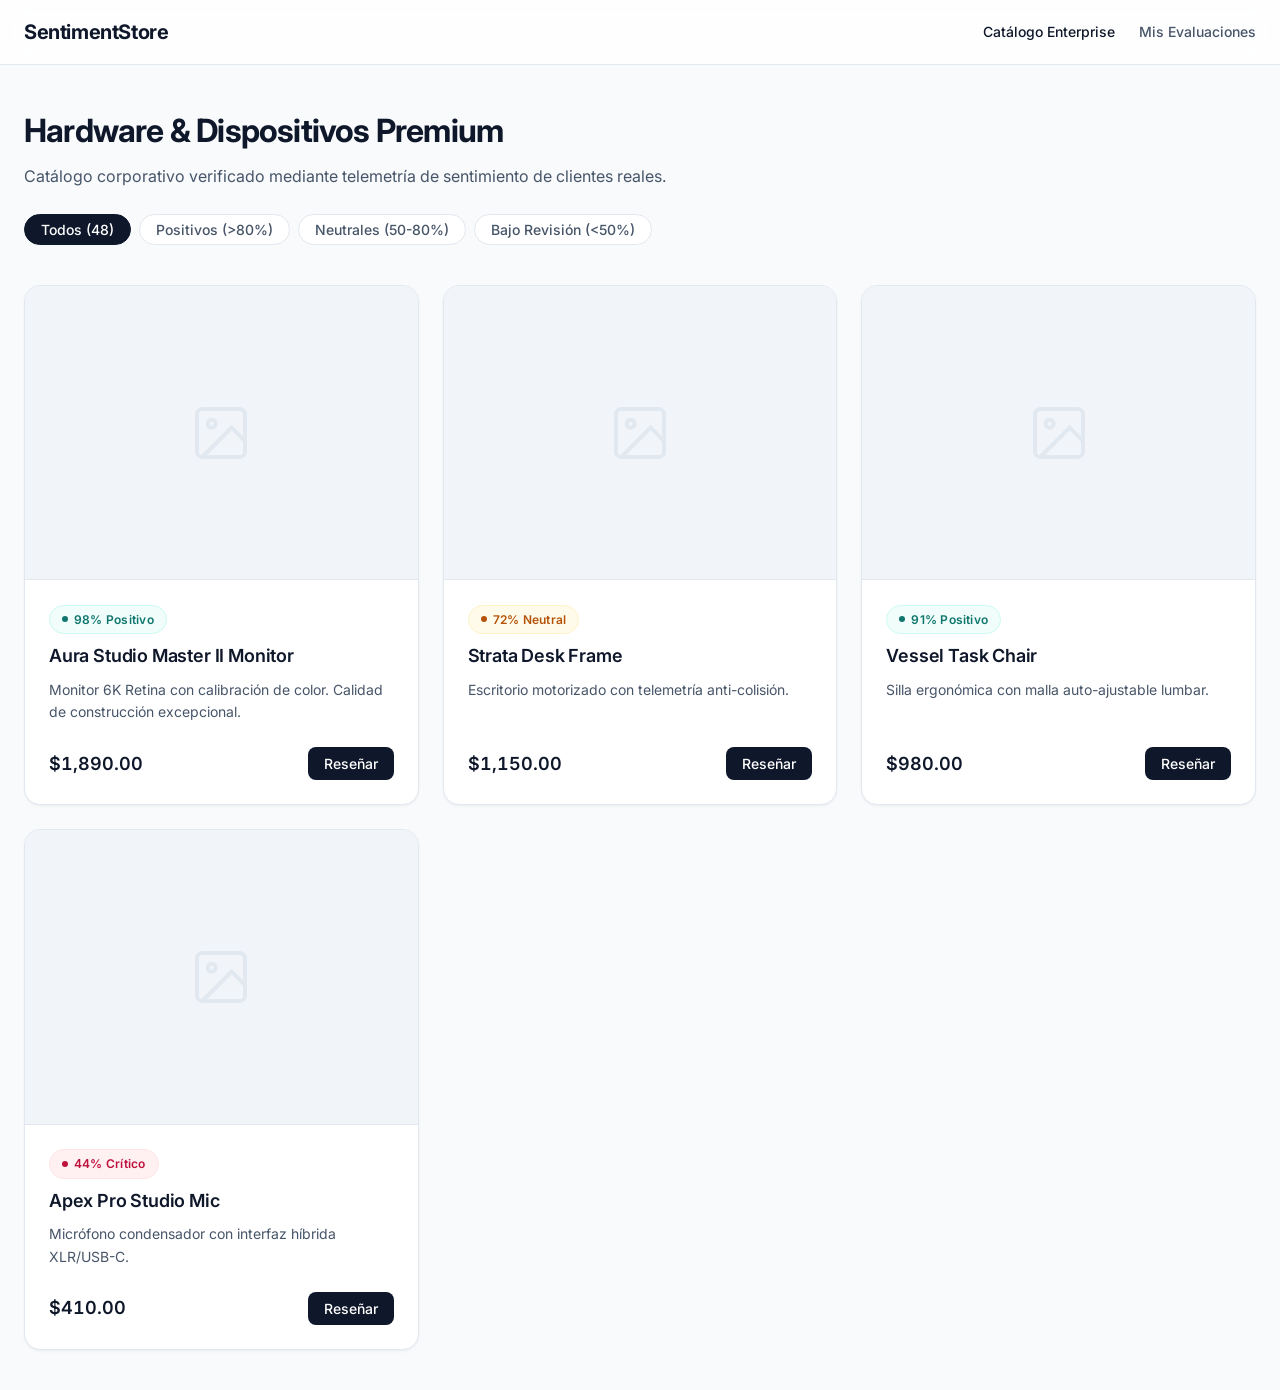
==== user-frontend/index.html @ 3665d352 "feat: implementacion inicial del User Frontend (RF-01, RF-02) con diseno corporativo y modal de revi" ====
<!DOCTYPE html>
<html lang="es">
<head>
    <meta charset="UTF-8">
    <meta name="viewport" content="width=device-width, initial-scale=1.0">
    <title>Catálogo - Sentiment Analysis Platform</title>
    
    <meta name="description" content="Catálogo y plataforma de análisis de sentimiento empresarial.">
    
    <link rel="preconnect" href="https://fonts.googleapis.com">
    <link rel="preconnect" href="https://fonts.gstatic.com" crossorigin>
    <link href="https://fonts.googleapis.com/css2?family=Inter:wght@400;500;600;700&display=swap" rel="stylesheet">
    
    <link rel="stylesheet" href="css/design-system.css">
    <link rel="stylesheet" href="css/layout.css">
    <link rel="stylesheet" href="css/components.css">
    <link rel="stylesheet" href="css/animations.css">
</head>
<body>
    <header class="app-header">
        <div class="container">
            <h1 class="logo">SentimentStore</h1>
            <nav class="nav-menu">
                <a href="#" class="nav-link active">Catálogo Enterprise</a>
                <a href="#" class="nav-link">Mis Evaluaciones</a>
            </nav>
        </div>
    </header>

    <main class="container main-content">
        <section class="catalog-section">
            <div class="section-header fade-in">
                <h2>Hardware & Dispositivos Premium</h2>
                <p>Catálogo corporativo verificado mediante telemetría de sentimiento de clientes reales.</p>
                
                <div class="filters-bar">
                    <button class="filter-pill active">Todos (48)</button>
                    <button class="filter-pill">Positivos (>80%)</button>
                    <button class="filter-pill">Neutrales (50-80%)</button>
                    <button class="filter-pill">Bajo Revisión (<50%)</button>
                </div>
            </div>
            
            <div id="product-grid" class="product-grid">
                <!-- Products injected via JS -->
            </div>
        </section>
    </main>

    <!-- Contenedor del Modal de Reseñas -->
    <div id="modal-container"></div>
    
    <!-- Contenedor de Toasts -->
    <div id="toast-container" class="toast-container"></div>

    <script type="module" src="js/app.js"></script>
</body>
</html>
---- user-frontend/css/design-system.css ----
:root {
    /* Color Palette - Clean SaaS Corporativo */
    --color-primary: #0F172A; /* Slate 900 */
    --color-primary-hover: #1E293B; /* Slate 800 */
    --color-primary-light: #F1F5F9; /* Slate 100 */
    
    /* Semantic Colors */
    --color-success: #0F766E; /* Emerald Text */
    --color-success-bg: #F0FDFA;
    --color-success-border: #CCFBF1;
    
    --color-warning: #B45309; /* Amber Text */
    --color-warning-bg: #FFFBEB;
    --color-warning-border: #FEF3C7;
    
    --color-danger: #BE123C; /* Rose Text */
    --color-danger-bg: #FFF1F2;
    --color-danger-border: #FFE4E6;
    
    /* Neutrals */
    --color-bg: #F8FAFC; /* Slate 50 */
    --color-surface: #FFFFFF;
    --color-text-main: #0F172A;
    --color-text-muted: #475569; /* Slate 600 */
    --color-border: #E2E8F0; /* Slate 200 */
    
    /* Typography */
    --font-family-main: 'Inter', system-ui, -apple-system, sans-serif;
    
    /* Spacing (8pt baseline) */
    --space-xs: 0.25rem; /* 4px */
    --space-sm: 0.5rem;  /* 8px */
    --space-md: 1rem;    /* 16px */
    --space-lg: 1.5rem;  /* 24px */
    --space-xl: 2.5rem;  /* 40px */
    
    /* Borders & Shapes */
    --radius-sm: 0.25rem;
    --radius-md: 0.5rem;
    --radius-lg: 1rem;
    --radius-pill: 9999px;
    
    /* Shadows - Clean & Subtle */
    --shadow-sm: 0px 1px 2px 0px rgba(15, 23, 42, 0.04), 0px 2px 4px 0px rgba(15, 23, 42, 0.02);
    --shadow-md: 0px 8px 24px -4px rgba(15, 23, 42, 0.06), 0px 2px 6px -1px rgba(15, 23, 42, 0.03);
    --shadow-modal: 0px 24px 48px -12px rgba(15, 23, 42, 0.12), 0px 4px 12px 0px rgba(15, 23, 42, 0.04);
    
    /* Transitions */
    --transition-fast: 0.15s ease;
    --transition-normal: 0.3s cubic-bezier(0.16, 1, 0.3, 1);
}

/* Reset & Base Styles */
*, *::before, *::after {
    box-sizing: border-box;
    margin: 0;
    padding: 0;
}

body {
    font-family: var(--font-family-main);
    background-color: var(--color-bg);
    color: var(--color-text-main);
    line-height: 1.6;
    -webkit-font-smoothing: antialiased;
}

a {
    color: inherit;
    text-decoration: none;
}

button {
    font-family: inherit;
    cursor: pointer;
    border: none;
    background: none;
}
---- user-frontend/css/layout.css ----
.container {
    width: 100%;
    max-width: 1280px;
    margin: 0 auto;
    padding: 0 var(--space-lg);
}

/* Header Glassmorphism */
.app-header {
    background-color: rgba(255, 255, 255, 0.82);
    backdrop-filter: blur(12px);
    -webkit-backdrop-filter: blur(12px);
    border-bottom: 1px solid var(--color-border);
    padding: var(--space-md) 0;
    position: sticky;
    top: 0;
    z-index: 100;
}

.app-header .container {
    display: flex;
    justify-content: space-between;
    align-items: center;
}

.logo {
    font-size: 1.25rem;
    font-weight: 700;
    letter-spacing: -0.02em;
    color: var(--color-primary);
}

.nav-menu {
    display: flex;
    gap: var(--space-lg);
}

.nav-link {
    font-weight: 500;
    font-size: 0.875rem;
    color: var(--color-text-muted);
    transition: color var(--transition-fast);
}

.nav-link:hover, .nav-link.active {
    color: var(--color-primary);
}

/* Main Content */
.main-content {
    padding-top: var(--space-xl);
    padding-bottom: var(--space-xl);
}

.section-header {
    margin-bottom: var(--space-xl);
}

.section-header h2 {
    font-size: 2rem;
    font-weight: 700;
    letter-spacing: -0.025em;
    margin-bottom: var(--space-sm);
}

.section-header p {
    color: var(--color-text-muted);
    font-size: 1rem;
}

/* Filters */
.filters-bar {
    display: flex;
    gap: var(--space-sm);
    margin-top: var(--space-lg);
    flex-wrap: wrap;
}

/* Product Grid */
.product-grid {
    display: grid;
    grid-template-columns: repeat(auto-fill, minmax(320px, 1fr));
    gap: var(--space-lg);
}
---- user-frontend/css/components.css ----
/* Product Card */
.product-card {
    background-color: var(--color-surface);
    border: 1px solid var(--color-border);
    border-radius: var(--radius-lg);
    overflow: hidden;
    transition: transform var(--transition-normal), box-shadow var(--transition-normal);
    display: flex;
    flex-direction: column;
    box-shadow: var(--shadow-sm);
}

.product-card:hover {
    transform: translateY(-2px);
    box-shadow: var(--shadow-md);
}

.product-image-container {
    width: 100%;
    aspect-ratio: 4/3;
    background-color: var(--color-primary-light);
    display: flex;
    align-items: center;
    justify-content: center;
    border-bottom: 1px solid var(--color-border);
}

.product-details {
    padding: var(--space-lg);
    display: flex;
    flex-direction: column;
    flex-grow: 1;
}

.product-title {
    font-size: 1.125rem;
    font-weight: 600;
    margin-bottom: var(--space-sm);
    letter-spacing: -0.01em;
}

.product-description {
    color: var(--color-text-muted);
    font-size: 0.875rem;
    margin-bottom: var(--space-lg);
    flex-grow: 1;
    display: -webkit-box;
    -webkit-line-clamp: 2;
    -webkit-box-orient: vertical;
    overflow: hidden;
}

.product-footer {
    display: flex;
    justify-content: space-between;
    align-items: center;
    margin-top: auto;
}

.product-price {
    font-weight: 600;
    font-size: 1.125rem;
    font-variant-numeric: tabular-nums;
}

/* Buttons */
.btn {
    display: inline-flex;
    align-items: center;
    justify-content: center;
    padding: 0.5rem 1rem;
    border-radius: var(--radius-md);
    font-weight: 500;
    font-size: 0.875rem;
    transition: all var(--transition-fast);
}

.btn-primary {
    background-color: var(--color-primary);
    color: white;
}

.btn-primary:hover {
    background-color: var(--color-primary-hover);
    box-shadow: 0px 4px 12px rgba(15, 23, 42, 0.15);
}

.btn-ghost {
    background-color: transparent;
    color: var(--color-text-muted);
}

.btn-ghost:hover {
    background-color: var(--color-primary-light);
    color: var(--color-primary);
}

/* Badges */
.badge {
    padding: 0.25rem 0.75rem;
    border-radius: var(--radius-pill);
    font-size: 0.75rem;
    font-weight: 600;
    letter-spacing: 0.02em;
    display: inline-flex;
    align-items: center;
    gap: 6px;
    border: 1px solid;
}

.badge::before {
    content: "";
    display: inline-block;
    width: 6px;
    height: 6px;
    border-radius: 50%;
}

.badge-sentiment-positive {
    background-color: var(--color-success-bg);
    color: var(--color-success);
    border-color: var(--color-success-border);
}
.badge-sentiment-positive::before { background-color: var(--color-success); }

.badge-sentiment-neutral {
    background-color: var(--color-warning-bg);
    color: var(--color-warning);
    border-color: var(--color-warning-border);
}
.badge-sentiment-neutral::before { background-color: var(--color-warning); }

.badge-sentiment-negative {
    background-color: var(--color-danger-bg);
    color: var(--color-danger);
    border-color: var(--color-danger-border);
}
.badge-sentiment-negative::before { background-color: var(--color-danger); }

/* Filter Pills */
.filter-pill {
    padding: 0.375rem 1rem;
    border-radius: var(--radius-pill);
    border: 1px solid var(--color-border);
    background-color: var(--color-surface);
    color: var(--color-text-muted);
    font-size: 0.875rem;
    font-weight: 500;
}

.filter-pill.active {
    background-color: var(--color-primary);
    color: white;
    border-color: var(--color-primary);
}

/* Review Modal */
.modal-overlay {
    position: fixed;
    top: 0; left: 0; right: 0; bottom: 0;
    background-color: rgba(15, 23, 42, 0.4);
    backdrop-filter: blur(4px);
    -webkit-backdrop-filter: blur(4px);
    display: flex;
    align-items: center;
    justify-content: center;
    z-index: 1000;
    opacity: 0;
    visibility: hidden;
    transition: all var(--transition-normal);
}

.modal-overlay.active {
    opacity: 1;
    visibility: visible;
}

.modal-content {
    background-color: var(--color-surface);
    border-radius: var(--radius-lg);
    width: 100%;
    max-width: 500px;
    padding: var(--space-xl);
    box-shadow: var(--shadow-modal);
    transform: translateY(20px) scale(0.95);
    transition: all var(--transition-normal);
}

.modal-overlay.active .modal-content {
    transform: translateY(0) scale(1);
}

.modal-header {
    margin-bottom: var(--space-lg);
}

.modal-header h3 {
    font-size: 1.25rem;
    margin-bottom: var(--space-xs);
}

.modal-header p {
    color: var(--color-text-muted);
    font-size: 0.875rem;
}

.form-group {
    margin-bottom: var(--space-lg);
}

.form-label {
    display: block;
    font-size: 0.875rem;
    font-weight: 600;
    margin-bottom: var(--space-sm);
}

/* Star Rating Selector */
.star-rating {
    display: flex;
    flex-direction: row-reverse;
    justify-content: flex-end;
    gap: 4px;
}

.star-rating input {
    display: none;
}

.star-rating label {
    font-size: 1.5rem;
    color: var(--color-border);
    cursor: pointer;
    transition: color var(--transition-fast);
}

.star-rating label:hover,
.star-rating label:hover ~ label,
.star-rating input:checked ~ label {
    color: var(--color-warning);
}

/* Textarea */
.form-textarea {
    width: 100%;
    border: 1px solid var(--color-border);
    border-radius: var(--radius-md);
    padding: var(--space-sm) var(--space-md);
    font-family: inherit;
    font-size: 0.875rem;
    resize: vertical;
    min-height: 100px;
    transition: border-color var(--transition-fast), box-shadow var(--transition-fast);
}

.form-textarea:focus {
    outline: none;
    border-color: var(--color-primary);
    box-shadow: 0 0 0 3px rgba(15, 23, 42, 0.08);
}

.modal-actions {
    display: flex;
    justify-content: flex-end;
    gap: var(--space-sm);
    margin-top: var(--space-lg);
}

/* Toasts */
.toast-container {
    position: fixed;
    bottom: var(--space-lg);
    right: var(--space-lg);
    z-index: 10000;
    display: flex;
    flex-direction: column;
    gap: var(--space-sm);
}

.toast {
    background-color: var(--color-surface);
    border: 1px solid var(--color-border);
    border-left: 4px solid var(--color-success);
    padding: var(--space-md) var(--space-lg);
    border-radius: var(--radius-md);
    box-shadow: var(--shadow-md);
    font-size: 0.875rem;
    font-weight: 500;
    display: flex;
    align-items: center;
    gap: var(--space-sm);
}
---- user-frontend/css/animations.css ----
/* Fade In */
@keyframes fadeIn {
    from {
        opacity: 0;
    }
    to {
        opacity: 1;
    }
}

.fade-in {
    animation: fadeIn var(--transition-normal) forwards;
}

/* Slide Up */
@keyframes slideUp {
    from {
        opacity: 0;
        transform: translateY(20px);
    }
    to {
        opacity: 1;
        transform: translateY(0);
    }
}

.slide-up {
    animation: slideUp var(--transition-normal) forwards;
}

/* Skeleton Loading Animation */
@keyframes pulse {
    0%, 100% {
        opacity: 1;
    }
    50% {
        opacity: .5;
    }
}

.skeleton {
    background-color: var(--color-border);
    animation: pulse 2s cubic-bezier(0.4, 0, 0.6, 1) infinite;
    border-radius: var(--radius-sm);
}

/* Staggered Children Animation classes (handled by JS/CSS combination) */
.stagger-1 { animation-delay: 0.1s; }
.stagger-2 { animation-delay: 0.2s; }
.stagger-3 { animation-delay: 0.3s; }
.stagger-4 { animation-delay: 0.4s; }
.stagger-5 { animation-delay: 0.5s; }
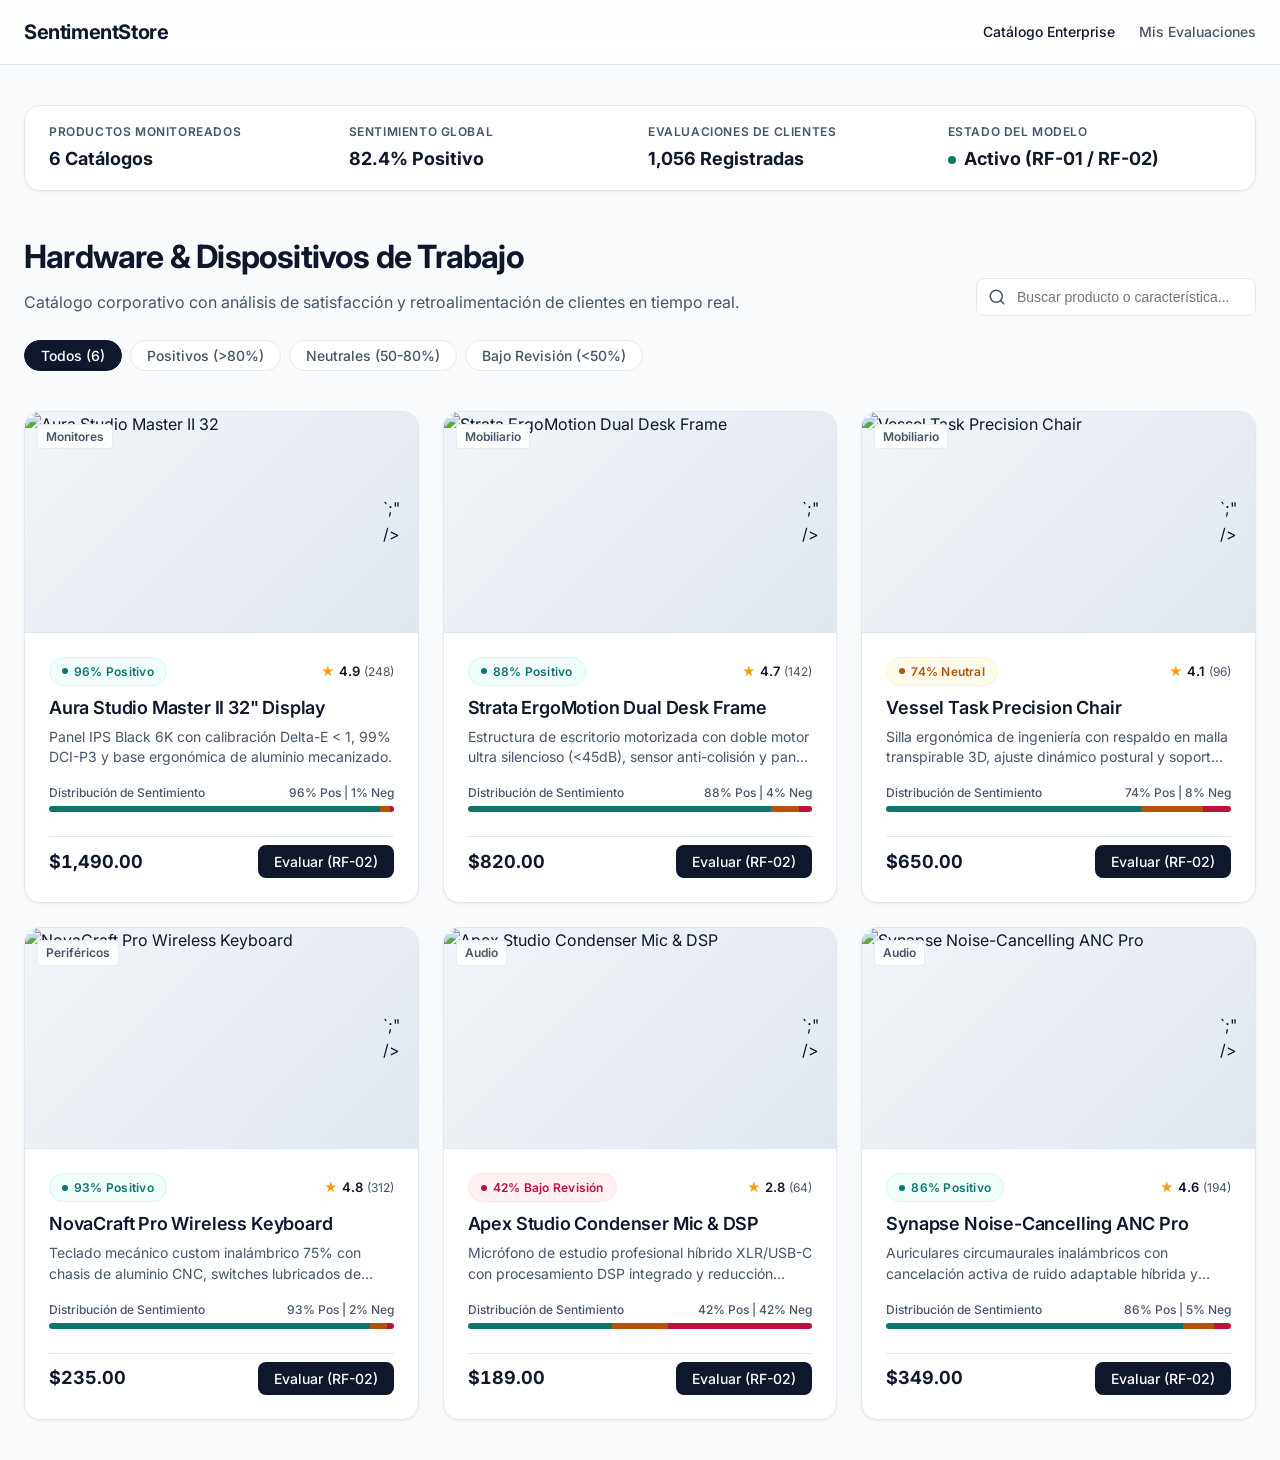
==== commit 0d781a3a: "feat(user-frontend): add realistic product catalog, sentiment telemetry meters, search filter, and i" ====
--- a/user-frontend/index.html
+++ b/user-frontend/index.html
@@ -28,16 +28,47 @@
     </header>
 
     <main class="container main-content">
+        <!-- Dashboard Summary Bar -->
+        <section class="metrics-bar fade-in">
+            <div class="metric-card">
+                <span class="metric-label">Productos Monitoreados</span>
+                <span class="metric-value">6 Catálogos</span>
+            </div>
+            <div class="metric-card">
+                <span class="metric-label">Sentimiento Global</span>
+                <span class="metric-value text-success">82.4% Positivo</span>
+            </div>
+            <div class="metric-card">
+                <span class="metric-label">Evaluaciones de Clientes</span>
+                <span class="metric-value">1,056 Registradas</span>
+            </div>
+            <div class="metric-card">
+                <span class="metric-label">Estado del Modelo</span>
+                <span class="metric-value text-primary"><span class="pulse-dot"></span> Activo (RF-01 / RF-02)</span>
+            </div>
+        </section>
+
         <section class="catalog-section">
             <div class="section-header fade-in">
-                <h2>Hardware & Dispositivos Premium</h2>
-                <p>Catálogo corporativo verificado mediante telemetría de sentimiento de clientes reales.</p>
+                <div class="header-row">
+                    <div>
+                        <h2>Hardware & Dispositivos de Trabajo</h2>
+                        <p>Catálogo corporativo con análisis de satisfacción y retroalimentación de clientes en tiempo real.</p>
+                    </div>
+                    <div class="search-box">
+                        <svg class="search-icon" width="18" height="18" viewBox="0 0 24 24" fill="none" stroke="currentColor" stroke-width="2" stroke-linecap="round" stroke-linejoin="round">
+                            <circle cx="11" cy="11" r="8"></circle>
+                            <line x1="21" y1="21" x2="16.65" y2="16.65"></line>
+                        </svg>
+                        <input type="text" id="search-input" placeholder="Buscar producto o característica..." oninput="window.handleSearch(this.value)" />
+                    </div>
+                </div>
                 
-                <div class="filters-bar">
-                    <button class="filter-pill active">Todos (48)</button>
-                    <button class="filter-pill">Positivos (>80%)</button>
-                    <button class="filter-pill">Neutrales (50-80%)</button>
-                    <button class="filter-pill">Bajo Revisión (<50%)</button>
+                <div class="filters-bar" id="filters-container">
+                    <button class="filter-pill active" onclick="window.filterBySentiment('all')">Todos (6)</button>
+                    <button class="filter-pill" onclick="window.filterBySentiment('positive')">Positivos (>80%)</button>
+                    <button class="filter-pill" onclick="window.filterBySentiment('neutral')">Neutrales (50-80%)</button>
+                    <button class="filter-pill" onclick="window.filterBySentiment('negative')">Bajo Revisión (&lt;50%)</button>
                 </div>
             </div>
             
@@ -53,6 +84,6 @@
     <!-- Contenedor de Toasts -->
     <div id="toast-container" class="toast-container"></div>
 
-    <script type="module" src="js/app.js"></script>
+    <script src="js/app.js"></script>
 </body>
 </html>
--- a/user-frontend/css/layout.css
+++ b/user-frontend/css/layout.css
@@ -68,6 +68,103 @@
     font-size: 1rem;
 }
 
+/* Metrics Bar */
+.metrics-bar {
+    display: grid;
+    grid-template-columns: repeat(auto-fit, minmax(220px, 1fr));
+    gap: var(--space-md);
+    margin-bottom: var(--space-xl);
+    padding: var(--space-md) var(--space-lg);
+    background-color: var(--color-surface);
+    border: 1px solid var(--color-border);
+    border-radius: var(--radius-lg);
+    box-shadow: var(--shadow-sm);
+}
+
+.metric-card {
+    display: flex;
+    flex-direction: column;
+    gap: var(--space-xs);
+}
+
+.metric-label {
+    font-size: 0.75rem;
+    font-weight: 600;
+    text-transform: uppercase;
+    letter-spacing: 0.05em;
+    color: var(--color-text-muted);
+}
+
+.metric-value {
+    font-size: 1.125rem;
+    font-weight: 700;
+    color: var(--color-text-main);
+    display: flex;
+    align-items: center;
+    gap: 8px;
+}
+
+.pulse-dot {
+    display: inline-block;
+    width: 8px;
+    height: 8px;
+    background-color: var(--color-success);
+    border-radius: 50%;
+    box-shadow: 0 0 0 rgba(16, 185, 129, 0.4);
+    animation: pulse 2s infinite;
+}
+
+@keyframes pulse {
+    0% {
+        box-shadow: 0 0 0 0 rgba(16, 185, 129, 0.5);
+    }
+    70% {
+        box-shadow: 0 0 0 8px rgba(16, 185, 129, 0);
+    }
+    100% {
+        box-shadow: 0 0 0 0 rgba(16, 185, 129, 0);
+    }
+}
+
+.header-row {
+    display: flex;
+    justify-content: space-between;
+    align-items: flex-end;
+    gap: var(--space-lg);
+    flex-wrap: wrap;
+}
+
+.search-box {
+    position: relative;
+    min-width: 280px;
+}
+
+.search-icon {
+    position: absolute;
+    left: 12px;
+    top: 50%;
+    transform: translateY(-50%);
+    color: var(--color-text-muted);
+    pointer-events: none;
+}
+
+.search-box input {
+    width: 100%;
+    padding: 0.625rem 1rem 0.625rem 2.5rem;
+    border-radius: var(--radius-md);
+    border: 1px solid var(--color-border);
+    background-color: var(--color-surface);
+    font-size: 0.875rem;
+    color: var(--color-text-main);
+    transition: all var(--transition-fast);
+}
+
+.search-box input:focus {
+    outline: none;
+    border-color: var(--color-primary);
+    box-shadow: 0 0 0 3px rgba(15, 23, 42, 0.08);
+}
+
 /* Filters */
 .filters-bar {
     display: flex;
@@ -79,6 +176,6 @@
 /* Product Grid */
 .product-grid {
     display: grid;
-    grid-template-columns: repeat(auto-fill, minmax(320px, 1fr));
+    grid-template-columns: repeat(auto-fill, minmax(340px, 1fr));
     gap: var(--space-lg);
 }
--- a/user-frontend/css/components.css
+++ b/user-frontend/css/components.css
@@ -17,12 +17,39 @@
 
 .product-image-container {
     width: 100%;
-    aspect-ratio: 4/3;
-    background-color: var(--color-primary-light);
+    aspect-ratio: 16/9;
+    background: linear-gradient(135deg, #f1f5f9 0%, #e2e8f0 100%);
     display: flex;
     align-items: center;
     justify-content: center;
     border-bottom: 1px solid var(--color-border);
+    position: relative;
+    overflow: hidden;
+}
+
+.product-image-container img {
+    width: 100%;
+    height: 100%;
+    object-fit: cover;
+    transition: transform var(--transition-normal);
+}
+
+.product-card:hover .product-image-container img {
+    transform: scale(1.03);
+}
+
+.product-category-tag {
+    position: absolute;
+    top: 12px;
+    left: 12px;
+    background: rgba(255, 255, 255, 0.9);
+    backdrop-filter: blur(4px);
+    font-size: 0.75rem;
+    font-weight: 600;
+    padding: 2px 8px;
+    border-radius: var(--radius-sm);
+    color: var(--color-text-muted);
+    border: 1px solid rgba(226, 232, 240, 0.8);
 }
 
 .product-details {
@@ -32,17 +59,45 @@
     flex-grow: 1;
 }
 
+.product-meta-header {
+    display: flex;
+    justify-content: space-between;
+    align-items: center;
+    margin-bottom: var(--space-sm);
+}
+
+.product-stars-summary {
+    display: flex;
+    align-items: center;
+    gap: 4px;
+    font-size: 0.8125rem;
+    font-weight: 600;
+    color: var(--color-text-main);
+}
+
+.product-stars-summary .star-icon {
+    color: #f59e0b;
+}
+
+.product-stars-summary .review-count {
+    color: var(--color-text-muted);
+    font-weight: 400;
+    font-size: 0.75rem;
+}
+
 .product-title {
     font-size: 1.125rem;
     font-weight: 600;
-    margin-bottom: var(--space-sm);
+    margin-bottom: var(--space-xs);
     letter-spacing: -0.01em;
+    color: var(--color-text-main);
 }
 
 .product-description {
     color: var(--color-text-muted);
     font-size: 0.875rem;
-    margin-bottom: var(--space-lg);
+    line-height: 1.45;
+    margin-bottom: var(--space-md);
     flex-grow: 1;
     display: -webkit-box;
     -webkit-line-clamp: 2;
@@ -50,17 +105,58 @@
     overflow: hidden;
 }
 
+/* Sentiment Bar Breakdown */
+.sentiment-breakdown {
+    margin-bottom: var(--space-lg);
+}
+
+.sentiment-bar-label {
+    display: flex;
+    justify-content: space-between;
+    font-size: 0.75rem;
+    font-weight: 500;
+    color: var(--color-text-muted);
+    margin-bottom: 4px;
+}
+
+.sentiment-bar-track {
+    width: 100%;
+    height: 6px;
+    background-color: var(--color-primary-light);
+    border-radius: var(--radius-pill);
+    overflow: hidden;
+    display: flex;
+}
+
+.sentiment-bar-fill-pos {
+    background-color: var(--color-success);
+    height: 100%;
+}
+
+.sentiment-bar-fill-neu {
+    background-color: var(--color-warning);
+    height: 100%;
+}
+
+.sentiment-bar-fill-neg {
+    background-color: var(--color-danger);
+    height: 100%;
+}
+
 .product-footer {
     display: flex;
     justify-content: space-between;
     align-items: center;
     margin-top: auto;
+    padding-top: var(--space-sm);
+    border-top: 1px solid var(--color-border);
 }
 
 .product-price {
-    font-weight: 600;
+    font-weight: 700;
     font-size: 1.125rem;
     font-variant-numeric: tabular-nums;
+    color: var(--color-text-main);
 }
 
 /* Buttons */
@@ -266,6 +362,50 @@
     margin-top: var(--space-lg);
 }
 
+/* Real-time Sentiment Detector Indicator inside Modal */
+.sentiment-live-preview {
+    background-color: var(--color-primary-light);
+    border: 1px dashed var(--color-border);
+    border-radius: var(--radius-md);
+    padding: var(--space-sm) var(--space-md);
+    display: flex;
+    align-items: center;
+    justify-content: space-between;
+    margin-top: var(--space-xs);
+    font-size: 0.8125rem;
+}
+
+.sentiment-live-preview .preview-title {
+    color: var(--color-text-muted);
+    font-weight: 500;
+}
+
+/* User Reviews Drawer / Modal View */
+.reviews-history-item {
+    background-color: var(--color-bg);
+    border: 1px solid var(--color-border);
+    border-radius: var(--radius-md);
+    padding: var(--space-md);
+    margin-bottom: var(--space-sm);
+}
+
+.reviews-history-header {
+    display: flex;
+    justify-content: space-between;
+    margin-bottom: var(--space-xs);
+}
+
+.reviews-history-product {
+    font-weight: 600;
+    font-size: 0.875rem;
+}
+
+.reviews-history-text {
+    font-size: 0.875rem;
+    color: var(--color-text-muted);
+    font-style: italic;
+}
+
 /* Toasts */
 .toast-container {
     position: fixed;
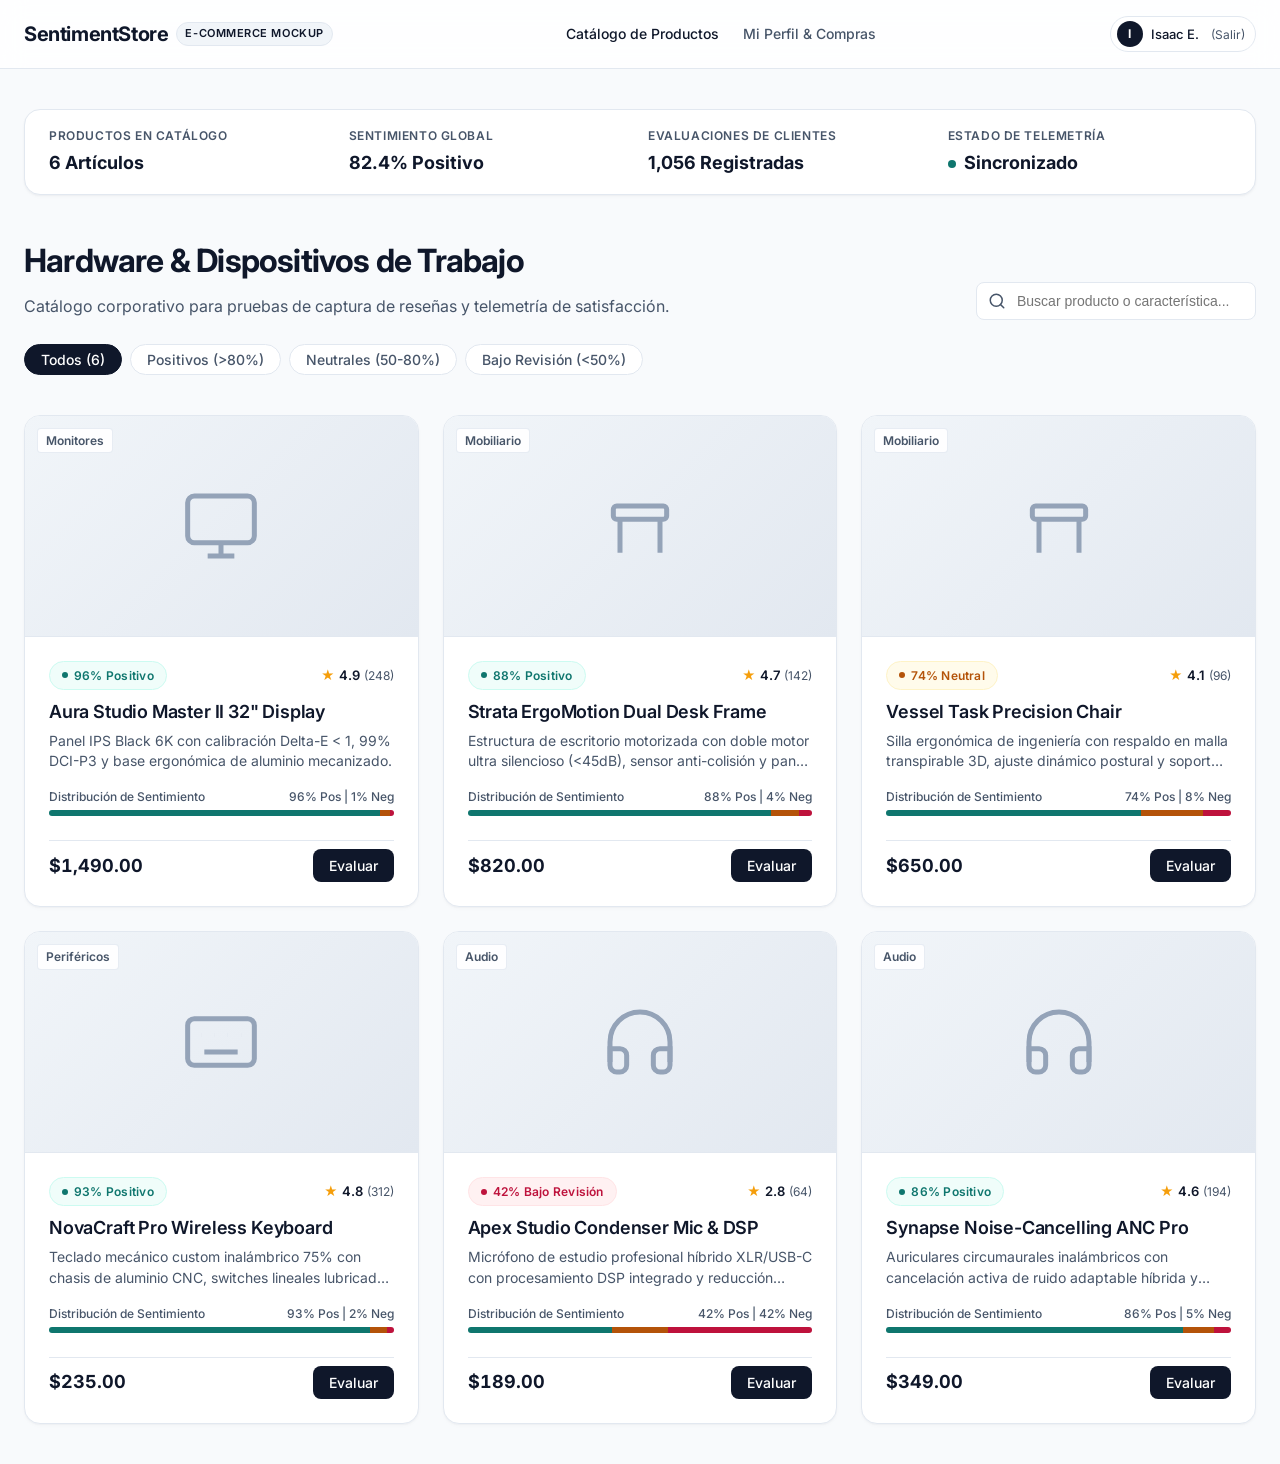
==== commit 131aac86: "feat(user-frontend): fix image rendering fallback, add customer authentication, profile view, and ar" ====
--- a/user-frontend/index.html
+++ b/user-frontend/index.html
@@ -19,20 +19,26 @@
 <body>
     <header class="app-header">
         <div class="container">
-            <h1 class="logo">SentimentStore</h1>
+            <div class="logo-area">
+                <h1 class="logo" onclick="window.switchView('catalog')" style="cursor: pointer;">SentimentStore</h1>
+                <span class="store-badge">E-commerce Mockup</span>
+            </div>
             <nav class="nav-menu">
-                <a href="#" class="nav-link active">Catálogo Enterprise</a>
-                <a href="#" class="nav-link">Mis Evaluaciones</a>
+                <a href="#" id="nav-catalog" class="nav-link active" onclick="window.switchView('catalog')">Catálogo de Productos</a>
+                <a href="#" id="nav-profile" class="nav-link" onclick="window.switchView('profile')">Mi Perfil & Compras</a>
             </nav>
+            <div class="auth-area" id="auth-area">
+                <!-- Auth status rendered via JS -->
+            </div>
         </div>
     </header>
 
     <main class="container main-content">
-        <!-- Dashboard Summary Bar -->
-        <section class="metrics-bar fade-in">
+        <!-- Dashboard Summary Bar (E-commerce telemetry) -->
+        <section class="metrics-bar fade-in" id="metrics-bar">
             <div class="metric-card">
-                <span class="metric-label">Productos Monitoreados</span>
-                <span class="metric-value">6 Catálogos</span>
+                <span class="metric-label">Productos en Catálogo</span>
+                <span class="metric-value">6 Artículos</span>
             </div>
             <div class="metric-card">
                 <span class="metric-label">Sentimiento Global</span>
@@ -43,17 +49,18 @@
                 <span class="metric-value">1,056 Registradas</span>
             </div>
             <div class="metric-card">
-                <span class="metric-label">Estado del Modelo</span>
-                <span class="metric-value text-primary"><span class="pulse-dot"></span> Activo (RF-01 / RF-02)</span>
+                <span class="metric-label">Estado de Telemetría</span>
+                <span class="metric-value text-primary"><span class="pulse-dot"></span> Sincronizado</span>
             </div>
         </section>
 
-        <section class="catalog-section">
+        <!-- View 1: Catalog Section -->
+        <section id="catalog-section" class="catalog-section">
             <div class="section-header fade-in">
                 <div class="header-row">
                     <div>
                         <h2>Hardware & Dispositivos de Trabajo</h2>
-                        <p>Catálogo corporativo con análisis de satisfacción y retroalimentación de clientes en tiempo real.</p>
+                        <p>Catálogo corporativo para pruebas de captura de reseñas y telemetría de satisfacción.</p>
                     </div>
                     <div class="search-box">
                         <svg class="search-icon" width="18" height="18" viewBox="0 0 24 24" fill="none" stroke="currentColor" stroke-width="2" stroke-linecap="round" stroke-linejoin="round">
@@ -76,9 +83,14 @@
                 <!-- Products injected via JS -->
             </div>
         </section>
+
+        <!-- View 2: Profile & User Activity Section -->
+        <section id="profile-section" class="profile-section fade-in" style="display: none;">
+            <!-- Profile content injected via JS -->
+        </section>
     </main>
 
-    <!-- Contenedor del Modal de Reseñas -->
+    <!-- Contenedor del Modal (Login y Reseñas) -->
     <div id="modal-container"></div>
     
     <!-- Contenedor de Toasts -->
--- a/user-frontend/css/layout.css
+++ b/user-frontend/css/layout.css
@@ -23,6 +23,12 @@
     align-items: center;
 }
 
+.logo-area {
+    display: flex;
+    align-items: center;
+    gap: var(--space-sm);
+}
+
 .logo {
     font-size: 1.25rem;
     font-weight: 700;
@@ -30,6 +36,18 @@
     color: var(--color-primary);
 }
 
+.store-badge {
+    font-size: 0.6875rem;
+    font-weight: 600;
+    text-transform: uppercase;
+    letter-spacing: 0.05em;
+    padding: 2px 8px;
+    background-color: var(--color-primary-light);
+    color: var(--color-primary);
+    border: 1px solid var(--color-border);
+    border-radius: var(--radius-pill);
+}
+
 .nav-menu {
     display: flex;
     gap: var(--space-lg);
@@ -44,6 +62,12 @@
 
 .nav-link:hover, .nav-link.active {
     color: var(--color-primary);
+}
+
+.auth-area {
+    display: flex;
+    align-items: center;
+    gap: var(--space-sm);
 }
 
 /* Main Content */
--- a/user-frontend/css/components.css
+++ b/user-frontend/css/components.css
@@ -406,6 +406,237 @@
     font-style: italic;
 }
 
+/* Buttons Additional Variants */
+.btn-sm {
+    padding: 0.35rem 0.75rem;
+    font-size: 0.8125rem;
+}
+
+.btn-outline {
+    background-color: transparent;
+    border: 1px solid var(--color-border);
+    color: var(--color-text-main);
+}
+
+.btn-outline:hover {
+    background-color: var(--color-primary-light);
+    border-color: var(--color-primary);
+}
+
+/* User Session Pill in Header */
+.user-pill {
+    display: flex;
+    align-items: center;
+    gap: var(--space-sm);
+    padding: 4px 10px 4px 6px;
+    background-color: var(--color-surface);
+    border: 1px solid var(--color-border);
+    border-radius: var(--radius-pill);
+    font-size: 0.8125rem;
+    font-weight: 500;
+}
+
+.user-avatar-mini {
+    width: 26px;
+    height: 26px;
+    border-radius: 50%;
+    background-color: var(--color-primary);
+    color: white;
+    display: flex;
+    align-items: center;
+    justify-content: center;
+    font-size: 0.75rem;
+    font-weight: 700;
+}
+
+.btn-logout-link {
+    background: none;
+    border: none;
+    color: var(--color-text-muted);
+    cursor: pointer;
+    font-size: 0.75rem;
+    padding-left: 4px;
+    transition: color var(--transition-fast);
+}
+
+.btn-logout-link:hover {
+    color: var(--color-danger);
+    text-decoration: underline;
+}
+
+/* Role Explanation Banner */
+.role-banner {
+    background: linear-gradient(135deg, #f8fafc 0%, #f1f5f9 100%);
+    border: 1px solid var(--color-border);
+    border-left: 4px solid var(--color-primary);
+    border-radius: var(--radius-md);
+    padding: var(--space-md) var(--space-lg);
+    margin-bottom: var(--space-xl);
+    display: flex;
+    align-items: flex-start;
+    gap: var(--space-md);
+}
+
+.role-banner-icon {
+    font-size: 1.5rem;
+}
+
+.role-banner-title {
+    font-weight: 600;
+    font-size: 0.9375rem;
+    color: var(--color-text-main);
+    margin-bottom: 2px;
+}
+
+.role-banner-desc {
+    font-size: 0.8125rem;
+    color: var(--color-text-muted);
+    line-height: 1.4;
+}
+
+/* Profile Section Layout */
+.profile-grid-layout {
+    display: grid;
+    grid-template-columns: 340px 1fr;
+    gap: var(--space-xl);
+    align-items: start;
+}
+
+@media (max-width: 900px) {
+    .profile-grid-layout {
+        grid-template-columns: 1fr;
+    }
+}
+
+.profile-card-box {
+    background-color: var(--color-surface);
+    border: 1px solid var(--color-border);
+    border-radius: var(--radius-lg);
+    padding: var(--space-xl);
+    box-shadow: var(--shadow-sm);
+    margin-bottom: var(--space-lg);
+}
+
+.profile-avatar-large {
+    width: 72px;
+    height: 72px;
+    border-radius: 50%;
+    background: linear-gradient(135deg, #3b82f6 0%, #1e293b 100%);
+    color: white;
+    display: flex;
+    align-items: center;
+    justify-content: center;
+    font-size: 1.75rem;
+    font-weight: 700;
+    margin-bottom: var(--space-md);
+    box-shadow: 0 4px 12px rgba(59, 130, 246, 0.25);
+}
+
+.profile-name {
+    font-size: 1.25rem;
+    font-weight: 700;
+    margin-bottom: 2px;
+}
+
+.profile-email {
+    color: var(--color-text-muted);
+    font-size: 0.875rem;
+    margin-bottom: var(--space-md);
+}
+
+.profile-role-tag {
+    display: inline-block;
+    padding: 4px 12px;
+    background-color: #e0f2fe;
+    color: #0369a1;
+    font-size: 0.75rem;
+    font-weight: 600;
+    border-radius: var(--radius-pill);
+    margin-bottom: var(--space-lg);
+}
+
+.profile-meta-item {
+    display: flex;
+    justify-content: space-between;
+    padding: var(--space-sm) 0;
+    border-bottom: 1px solid var(--color-border);
+    font-size: 0.875rem;
+}
+
+.profile-meta-item:last-child {
+    border-bottom: none;
+}
+
+.profile-meta-label {
+    color: var(--color-text-muted);
+}
+
+.profile-meta-val {
+    font-weight: 600;
+    color: var(--color-text-main);
+}
+
+/* Orders List in Profile */
+.order-item-card {
+    background-color: var(--color-bg);
+    border: 1px solid var(--color-border);
+    border-radius: var(--radius-md);
+    padding: var(--space-md);
+    margin-bottom: var(--space-md);
+    display: flex;
+    justify-content: space-between;
+    align-items: center;
+}
+
+.order-item-title {
+    font-weight: 600;
+    font-size: 0.9375rem;
+    margin-bottom: 2px;
+}
+
+.order-item-date {
+    font-size: 0.75rem;
+    color: var(--color-text-muted);
+}
+
+/* Login Modal Specifics */
+.login-presets {
+    display: flex;
+    flex-direction: column;
+    gap: var(--space-sm);
+    margin-top: var(--space-md);
+}
+
+.preset-login-btn {
+    display: flex;
+    align-items: center;
+    justify-content: space-between;
+    padding: var(--space-md);
+    background-color: var(--color-surface);
+    border: 1px solid var(--color-border);
+    border-radius: var(--radius-md);
+    cursor: pointer;
+    text-align: left;
+    transition: all var(--transition-fast);
+}
+
+.preset-login-btn:hover {
+    border-color: var(--color-primary);
+    background-color: var(--color-primary-light);
+    transform: translateY(-1px);
+}
+
+.preset-user-name {
+    font-weight: 600;
+    font-size: 0.875rem;
+    color: var(--color-text-main);
+}
+
+.preset-user-role {
+    font-size: 0.75rem;
+    color: var(--color-text-muted);
+}
+
 /* Toasts */
 .toast-container {
     position: fixed;
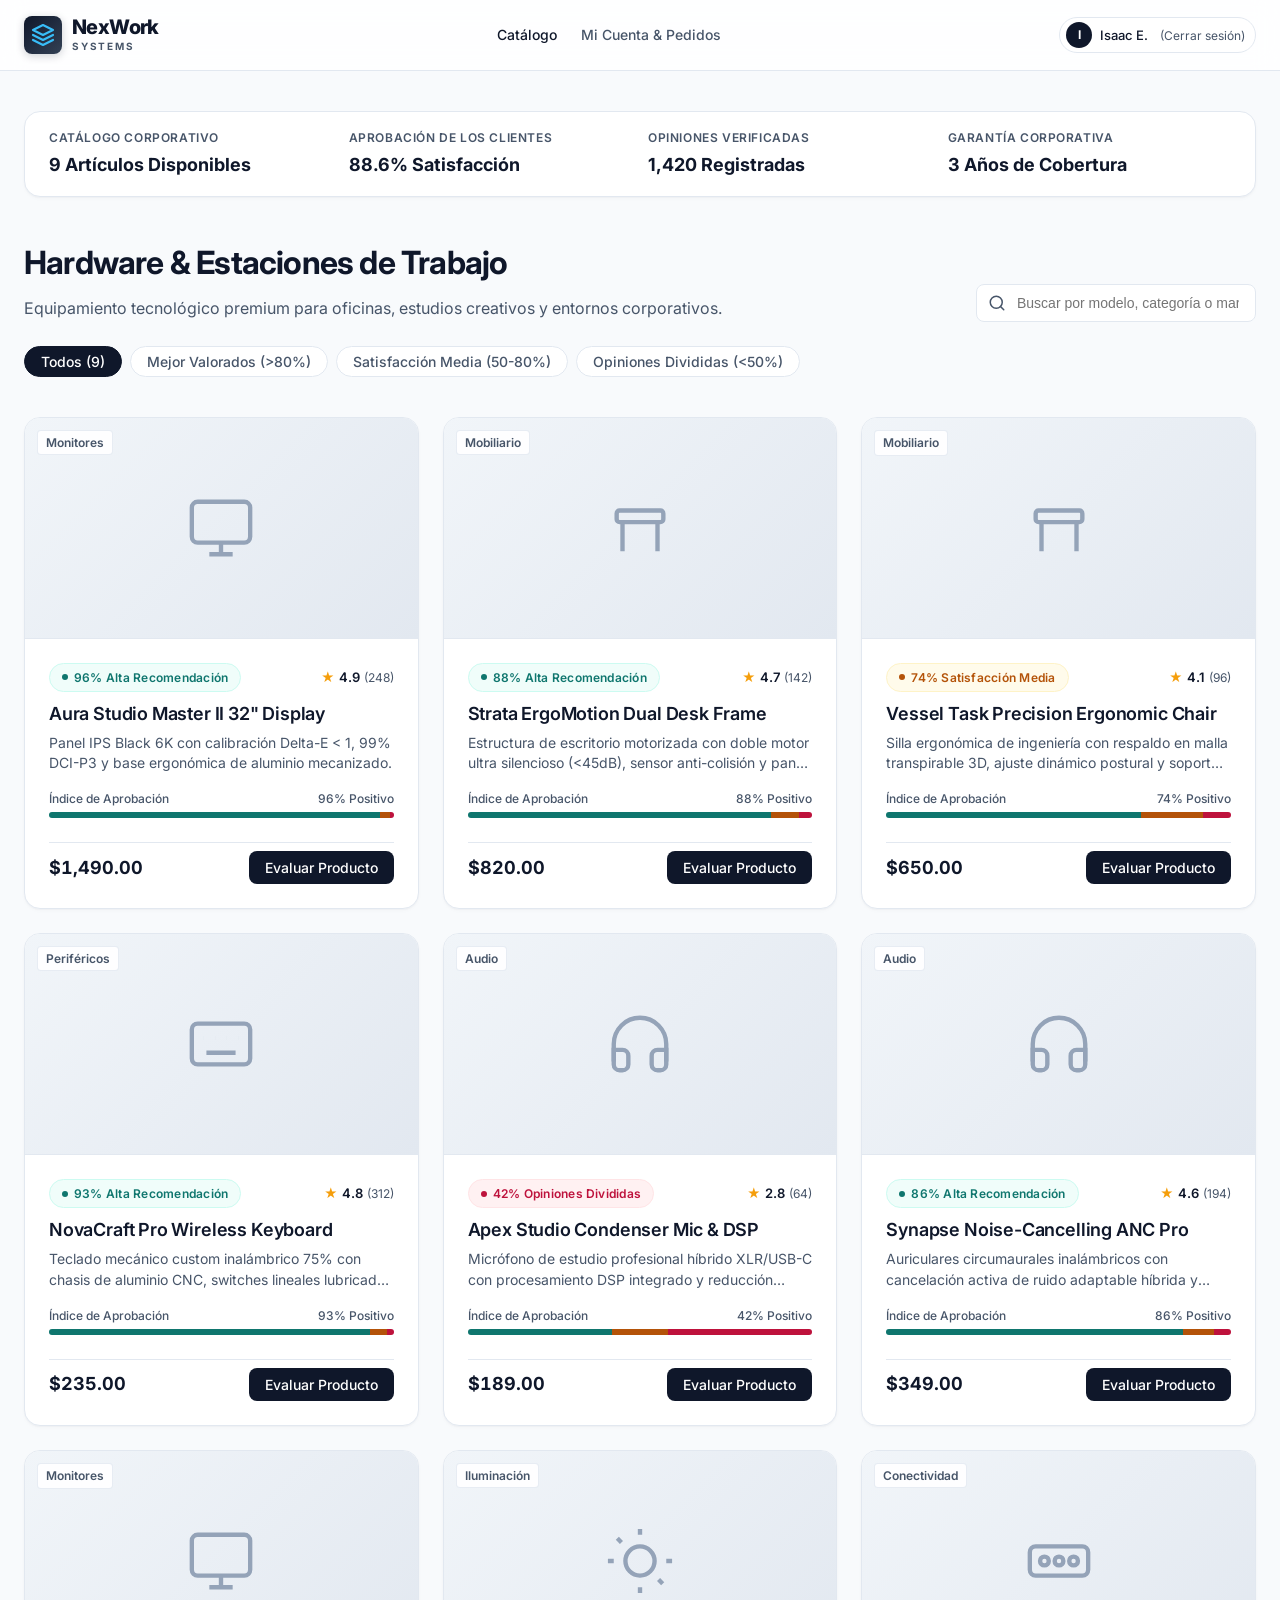
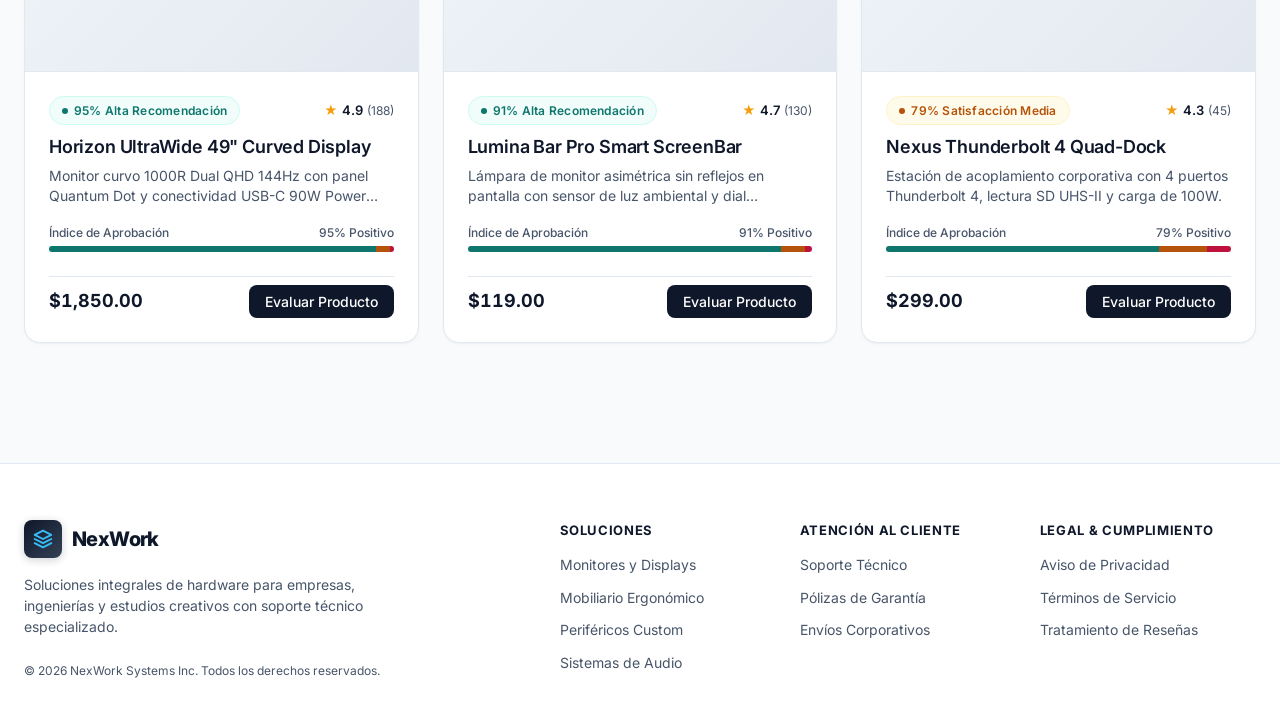
==== commit e1a66c46: "feat(user-frontend): add NexWork branding, full user registration/login flow, error popups, privacy " ====
--- a/user-frontend/index.html
+++ b/user-frontend/index.html
@@ -3,9 +3,9 @@
 <head>
     <meta charset="UTF-8">
     <meta name="viewport" content="width=device-width, initial-scale=1.0">
-    <title>Catálogo - Sentiment Analysis Platform</title>
+    <title>NexWork Systems - Hardware & Soluciones de Trabajo</title>
     
-    <meta name="description" content="Catálogo y plataforma de análisis de sentimiento empresarial.">
+    <meta name="description" content="Catálogo corporativo de hardware, estaciones de trabajo y periféricos de alto rendimiento para empresas.">
     
     <link rel="preconnect" href="https://fonts.googleapis.com">
     <link rel="preconnect" href="https://fonts.gstatic.com" crossorigin>
@@ -19,14 +19,25 @@
 <body>
     <header class="app-header">
         <div class="container">
-            <div class="logo-area">
-                <h1 class="logo" onclick="window.switchView('catalog')" style="cursor: pointer;">SentimentStore</h1>
-                <span class="store-badge">E-commerce Mockup</span>
+            <div class="logo-area" onclick="window.switchView('catalog')" style="cursor: pointer;">
+                <div class="brand-icon">
+                    <svg width="24" height="24" viewBox="0 0 24 24" fill="none" stroke="currentColor" stroke-width="2.2" stroke-linecap="round" stroke-linejoin="round">
+                        <polygon points="12 2 2 7 12 12 22 7 12 2"></polygon>
+                        <polyline points="2 17 12 22 22 17"></polyline>
+                        <polyline points="2 12 12 17 22 12"></polyline>
+                    </svg>
+                </div>
+                <div class="brand-text">
+                    <span class="logo">NexWork</span>
+                    <span class="logo-sub">SYSTEMS</span>
+                </div>
             </div>
+            
             <nav class="nav-menu">
-                <a href="#" id="nav-catalog" class="nav-link active" onclick="window.switchView('catalog')">Catálogo de Productos</a>
-                <a href="#" id="nav-profile" class="nav-link" onclick="window.switchView('profile')">Mi Perfil & Compras</a>
+                <a href="#" id="nav-catalog" class="nav-link active" onclick="window.switchView('catalog')">Catálogo</a>
+                <a href="#" id="nav-profile" class="nav-link" onclick="window.switchView('profile')">Mi Cuenta & Pedidos</a>
             </nav>
+            
             <div class="auth-area" id="auth-area">
                 <!-- Auth status rendered via JS -->
             </div>
@@ -34,23 +45,23 @@
     </header>
 
     <main class="container main-content">
-        <!-- Dashboard Summary Bar (E-commerce telemetry) -->
+        <!-- Customer Metrics Bar -->
         <section class="metrics-bar fade-in" id="metrics-bar">
             <div class="metric-card">
-                <span class="metric-label">Productos en Catálogo</span>
-                <span class="metric-value">6 Artículos</span>
+                <span class="metric-label">Catálogo Corporativo</span>
+                <span class="metric-value">9 Artículos Disponibles</span>
             </div>
             <div class="metric-card">
-                <span class="metric-label">Sentimiento Global</span>
-                <span class="metric-value text-success">82.4% Positivo</span>
+                <span class="metric-label">Aprobación de los Clientes</span>
+                <span class="metric-value text-success">88.6% Satisfacción</span>
             </div>
             <div class="metric-card">
-                <span class="metric-label">Evaluaciones de Clientes</span>
-                <span class="metric-value">1,056 Registradas</span>
+                <span class="metric-label">Opiniones Verificadas</span>
+                <span class="metric-value">1,420 Registradas</span>
             </div>
             <div class="metric-card">
-                <span class="metric-label">Estado de Telemetría</span>
-                <span class="metric-value text-primary"><span class="pulse-dot"></span> Sincronizado</span>
+                <span class="metric-label">Garantía Corporativa</span>
+                <span class="metric-value text-primary">3 Años de Cobertura</span>
             </div>
         </section>
 
@@ -59,23 +70,23 @@
             <div class="section-header fade-in">
                 <div class="header-row">
                     <div>
-                        <h2>Hardware & Dispositivos de Trabajo</h2>
-                        <p>Catálogo corporativo para pruebas de captura de reseñas y telemetría de satisfacción.</p>
+                        <h2>Hardware & Estaciones de Trabajo</h2>
+                        <p>Equipamiento tecnológico premium para oficinas, estudios creativos y entornos corporativos.</p>
                     </div>
                     <div class="search-box">
                         <svg class="search-icon" width="18" height="18" viewBox="0 0 24 24" fill="none" stroke="currentColor" stroke-width="2" stroke-linecap="round" stroke-linejoin="round">
                             <circle cx="11" cy="11" r="8"></circle>
                             <line x1="21" y1="21" x2="16.65" y2="16.65"></line>
                         </svg>
-                        <input type="text" id="search-input" placeholder="Buscar producto o característica..." oninput="window.handleSearch(this.value)" />
+                        <input type="text" id="search-input" placeholder="Buscar por modelo, categoría o marca..." oninput="window.handleSearch(this.value)" />
                     </div>
                 </div>
                 
                 <div class="filters-bar" id="filters-container">
-                    <button class="filter-pill active" onclick="window.filterBySentiment('all')">Todos (6)</button>
-                    <button class="filter-pill" onclick="window.filterBySentiment('positive')">Positivos (>80%)</button>
-                    <button class="filter-pill" onclick="window.filterBySentiment('neutral')">Neutrales (50-80%)</button>
-                    <button class="filter-pill" onclick="window.filterBySentiment('negative')">Bajo Revisión (&lt;50%)</button>
+                    <button class="filter-pill active" onclick="window.filterBySentiment('all')">Todos (9)</button>
+                    <button class="filter-pill" onclick="window.filterBySentiment('positive')">Mejor Valorados (&gt;80%)</button>
+                    <button class="filter-pill" onclick="window.filterBySentiment('neutral')">Satisfacción Media (50-80%)</button>
+                    <button class="filter-pill" onclick="window.filterBySentiment('negative')">Opiniones Divididas (&lt;50%)</button>
                 </div>
             </div>
             
@@ -90,7 +101,51 @@
         </section>
     </main>
 
-    <!-- Contenedor del Modal (Login y Reseñas) -->
+    <!-- Corporate Footer with Privacy Policy -->
+    <footer class="app-footer">
+        <div class="container footer-content">
+            <div class="footer-brand">
+                <div class="logo-area">
+                    <div class="brand-icon">
+                        <svg width="20" height="20" viewBox="0 0 24 24" fill="none" stroke="currentColor" stroke-width="2.2" stroke-linecap="round" stroke-linejoin="round">
+                            <polygon points="12 2 2 7 12 12 22 7 12 2"></polygon>
+                            <polyline points="2 17 12 22 22 17"></polyline>
+                            <polyline points="2 12 12 17 22 12"></polyline>
+                        </svg>
+                    </div>
+                    <span class="logo">NexWork</span>
+                </div>
+                <p class="footer-desc">Soluciones integrales de hardware para empresas, ingenierías y estudios creativos con soporte técnico especializado.</p>
+                <div class="footer-copy">© 2026 NexWork Systems Inc. Todos los derechos reservados.</div>
+            </div>
+
+            <div class="footer-links-group">
+                <div class="footer-col">
+                    <span class="footer-col-title">Soluciones</span>
+                    <a href="#" onclick="window.filterByCategory('Monitores')">Monitores y Displays</a>
+                    <a href="#" onclick="window.filterByCategory('Mobiliario')">Mobiliario Ergonómico</a>
+                    <a href="#" onclick="window.filterByCategory('Periféricos')">Periféricos Custom</a>
+                    <a href="#" onclick="window.filterByCategory('Audio')">Sistemas de Audio</a>
+                </div>
+
+                <div class="footer-col">
+                    <span class="footer-col-title">Atención al Cliente</span>
+                    <a href="#" onclick="window.showToast('ℹ️ Centro de soporte corporativo disponible 24/7.')">Soporte Técnico</a>
+                    <a href="#" onclick="window.showToast('ℹ️ Pólizas de garantía extendida de hasta 5 años.')">Pólizas de Garantía</a>
+                    <a href="#" onclick="window.showToast('ℹ️ Envíos asegurados a nivel internacional.')">Envíos Corporativos</a>
+                </div>
+
+                <div class="footer-col">
+                    <span class="footer-col-title">Legal & Cumplimiento</span>
+                    <a href="#" onclick="window.openPrivacyModal(); return false;">Aviso de Privacidad</a>
+                    <a href="#" onclick="window.openTermsModal(); return false;">Términos de Servicio</a>
+                    <a href="#" onclick="window.openPrivacyModal(); return false;">Tratamiento de Reseñas</a>
+                </div>
+            </div>
+        </div>
+    </footer>
+
+    <!-- Contenedor del Modal (Login, Registro, Reseñas, Privacidad y Alertas de Error) -->
     <div id="modal-container"></div>
     
     <!-- Contenedor de Toasts -->
--- a/user-frontend/css/layout.css
+++ b/user-frontend/css/layout.css
@@ -26,26 +26,40 @@
 .logo-area {
     display: flex;
     align-items: center;
-    gap: var(--space-sm);
+    gap: 10px;
+    text-decoration: none;
+}
+
+.brand-icon {
+    width: 38px;
+    height: 38px;
+    border-radius: var(--radius-md);
+    background: linear-gradient(135deg, #0f172a 0%, #334155 100%);
+    color: #38bdf8;
+    display: flex;
+    align-items: center;
+    justify-content: center;
+    box-shadow: 0 2px 8px rgba(15, 23, 42, 0.2);
+}
+
+.brand-text {
+    display: flex;
+    flex-direction: column;
 }
 
 .logo {
     font-size: 1.25rem;
-    font-weight: 700;
-    letter-spacing: -0.02em;
+    font-weight: 800;
+    letter-spacing: -0.03em;
     color: var(--color-primary);
-}
-
-.store-badge {
-    font-size: 0.6875rem;
-    font-weight: 600;
-    text-transform: uppercase;
-    letter-spacing: 0.05em;
-    padding: 2px 8px;
-    background-color: var(--color-primary-light);
-    color: var(--color-primary);
-    border: 1px solid var(--color-border);
-    border-radius: var(--radius-pill);
+    line-height: 1.1;
+}
+
+.logo-sub {
+    font-size: 0.625rem;
+    font-weight: 700;
+    letter-spacing: 0.18em;
+    color: var(--color-text-muted);
 }
 
 .nav-menu {
@@ -203,3 +217,79 @@
     grid-template-columns: repeat(auto-fill, minmax(340px, 1fr));
     gap: var(--space-lg);
 }
+
+/* Corporate Footer */
+.app-footer {
+    background-color: var(--color-surface);
+    border-top: 1px solid var(--color-border);
+    margin-top: 5rem;
+    padding: 3.5rem 0 2.5rem;
+}
+
+.footer-content {
+    display: grid;
+    grid-template-columns: 1.4fr 2fr;
+    gap: 3rem;
+}
+
+@media (max-width: 860px) {
+    .footer-content {
+        grid-template-columns: 1fr;
+        gap: 2rem;
+    }
+}
+
+.footer-brand .logo-area {
+    margin-bottom: var(--space-md);
+}
+
+.footer-desc {
+    color: var(--color-text-muted);
+    font-size: 0.875rem;
+    line-height: 1.5;
+    max-width: 380px;
+    margin-bottom: var(--space-lg);
+}
+
+.footer-copy {
+    font-size: 0.75rem;
+    color: var(--color-text-muted);
+}
+
+.footer-links-group {
+    display: grid;
+    grid-template-columns: repeat(3, 1fr);
+    gap: 1.5rem;
+}
+
+@media (max-width: 600px) {
+    .footer-links-group {
+        grid-template-columns: 1fr;
+        gap: 1.5rem;
+    }
+}
+
+.footer-col {
+    display: flex;
+    flex-direction: column;
+    gap: 0.625rem;
+}
+
+.footer-col-title {
+    font-size: 0.8125rem;
+    font-weight: 700;
+    text-transform: uppercase;
+    letter-spacing: 0.05em;
+    color: var(--color-text-main);
+    margin-bottom: 0.25rem;
+}
+
+.footer-col a {
+    font-size: 0.875rem;
+    color: var(--color-text-muted);
+    transition: color var(--transition-fast);
+}
+
+.footer-col a:hover {
+    color: var(--color-primary);
+}
--- a/user-frontend/css/components.css
+++ b/user-frontend/css/components.css
@@ -599,42 +599,141 @@
     color: var(--color-text-muted);
 }
 
-/* Login Modal Specifics */
-.login-presets {
+/* Form Input Global Styling */
+.form-input {
+    width: 100%;
+    padding: 0.625rem 0.875rem;
+    border: 1px solid var(--color-border);
+    border-radius: var(--radius-md);
+    background-color: var(--color-surface);
+    font-family: inherit;
+    font-size: 0.875rem;
+    color: var(--color-text-main);
+    transition: all var(--transition-fast);
+}
+
+.form-input:focus {
+    outline: none;
+    border-color: var(--color-primary);
+    box-shadow: 0 0 0 3px rgba(15, 23, 42, 0.08);
+}
+
+.form-input.input-error {
+    border-color: var(--color-danger);
+    background-color: #fef2f2;
+}
+
+.form-input-hint {
+    font-size: 0.75rem;
+    color: var(--color-text-muted);
+    margin-top: 4px;
+}
+
+.form-input-error {
+    font-size: 0.75rem;
+    color: var(--color-danger);
+    margin-top: 4px;
+    font-weight: 500;
+}
+
+.form-checkbox-label {
+    display: flex;
+    align-items: center;
+    gap: 8px;
+    font-size: 0.8125rem;
+    color: var(--color-text-muted);
+    cursor: pointer;
+    user-select: none;
+}
+
+/* Auth Modal Specifics (Tabs) */
+.auth-tabs {
+    display: flex;
+    border-bottom: 1px solid var(--color-border);
+    margin-bottom: var(--space-lg);
+    gap: var(--space-md);
+}
+
+.auth-tab-btn {
+    padding: 0.5rem 0.25rem;
+    font-size: 0.9375rem;
+    font-weight: 600;
+    color: var(--color-text-muted);
+    background: none;
+    border: none;
+    border-bottom: 2px solid transparent;
+    cursor: pointer;
+    transition: all var(--transition-fast);
+}
+
+.auth-tab-btn.active {
+    color: var(--color-primary);
+    border-bottom-color: var(--color-primary);
+}
+
+/* Error Alert Pop-up Modal */
+.error-popup-content {
+    text-align: center;
+    max-width: 420px;
+    padding: var(--space-xl);
+}
+
+.error-icon-circle {
+    width: 56px;
+    height: 56px;
+    border-radius: 50%;
+    background-color: #fee2e2;
+    color: #dc2626;
+    display: flex;
+    align-items: center;
+    justify-content: center;
+    font-size: 1.5rem;
+    margin: 0 auto var(--space-md);
+}
+
+.error-popup-title {
+    font-size: 1.25rem;
+    font-weight: 700;
+    color: var(--color-text-main);
+    margin-bottom: var(--space-xs);
+}
+
+.error-popup-text {
+    font-size: 0.875rem;
+    color: var(--color-text-muted);
+    line-height: 1.5;
+    margin-bottom: var(--space-lg);
+}
+
+/* Legal / Privacy Notice Modal */
+.legal-modal-content {
+    max-width: 640px;
+    max-height: 80vh;
     display: flex;
     flex-direction: column;
-    gap: var(--space-sm);
-    margin-top: var(--space-md);
-}
-
-.preset-login-btn {
-    display: flex;
-    align-items: center;
-    justify-content: space-between;
-    padding: var(--space-md);
-    background-color: var(--color-surface);
-    border: 1px solid var(--color-border);
-    border-radius: var(--radius-md);
-    cursor: pointer;
-    text-align: left;
-    transition: all var(--transition-fast);
-}
-
-.preset-login-btn:hover {
-    border-color: var(--color-primary);
-    background-color: var(--color-primary-light);
-    transform: translateY(-1px);
-}
-
-.preset-user-name {
-    font-weight: 600;
-    font-size: 0.875rem;
-    color: var(--color-text-main);
-}
-
-.preset-user-role {
-    font-size: 0.75rem;
-    color: var(--color-text-muted);
+}
+
+.legal-body-scroll {
+    overflow-y: auto;
+    padding-right: var(--space-sm);
+    margin-bottom: var(--space-lg);
+}
+
+.legal-section-block {
+    margin-bottom: var(--space-lg);
+}
+
+.legal-section-title {
+    font-size: 0.9375rem;
+    font-weight: 700;
+    color: var(--color-text-main);
+    margin-bottom: var(--space-xs);
+}
+
+.legal-section-text {
+    font-size: 0.8125rem;
+    color: var(--color-text-muted);
+    line-height: 1.6;
 }
 
 /* Toasts */
@@ -661,3 +760,7 @@
     align-items: center;
     gap: var(--space-sm);
 }
+
+.toast.toast-error {
+    border-left-color: var(--color-danger);
+}
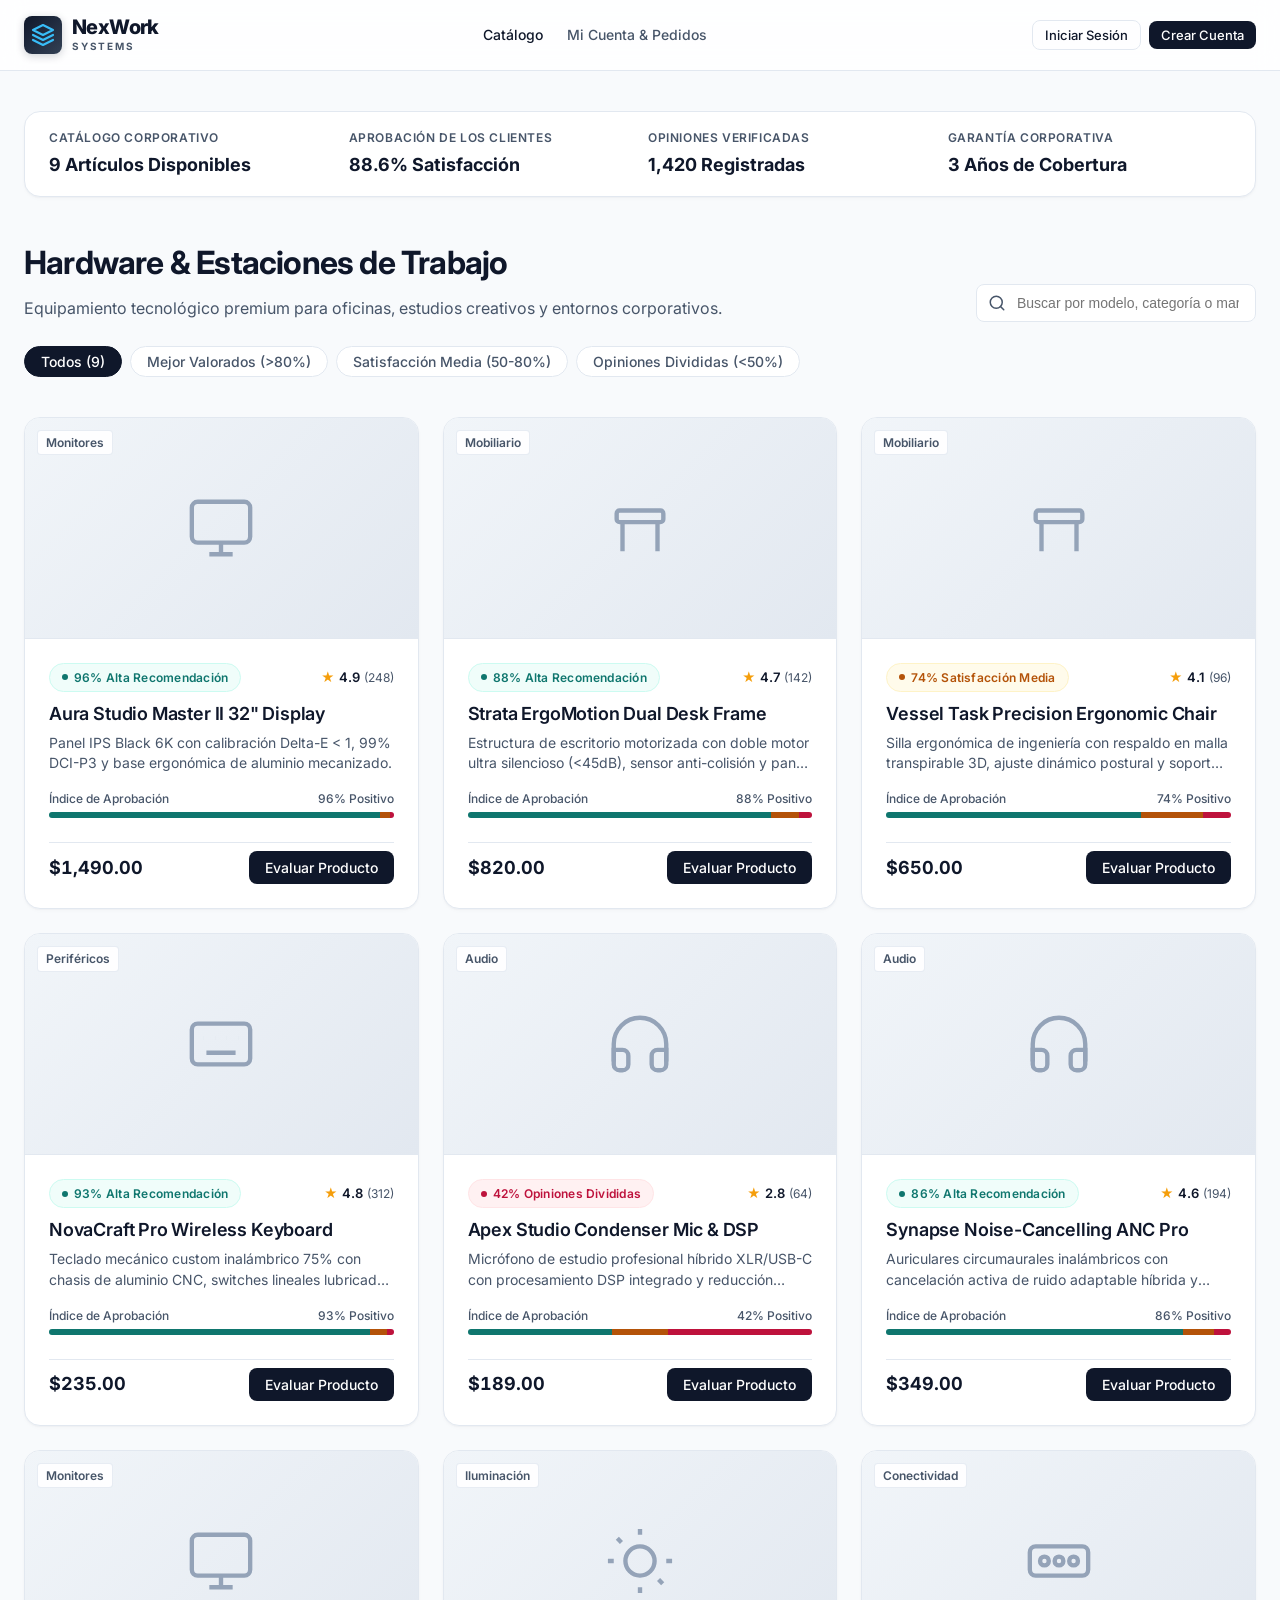
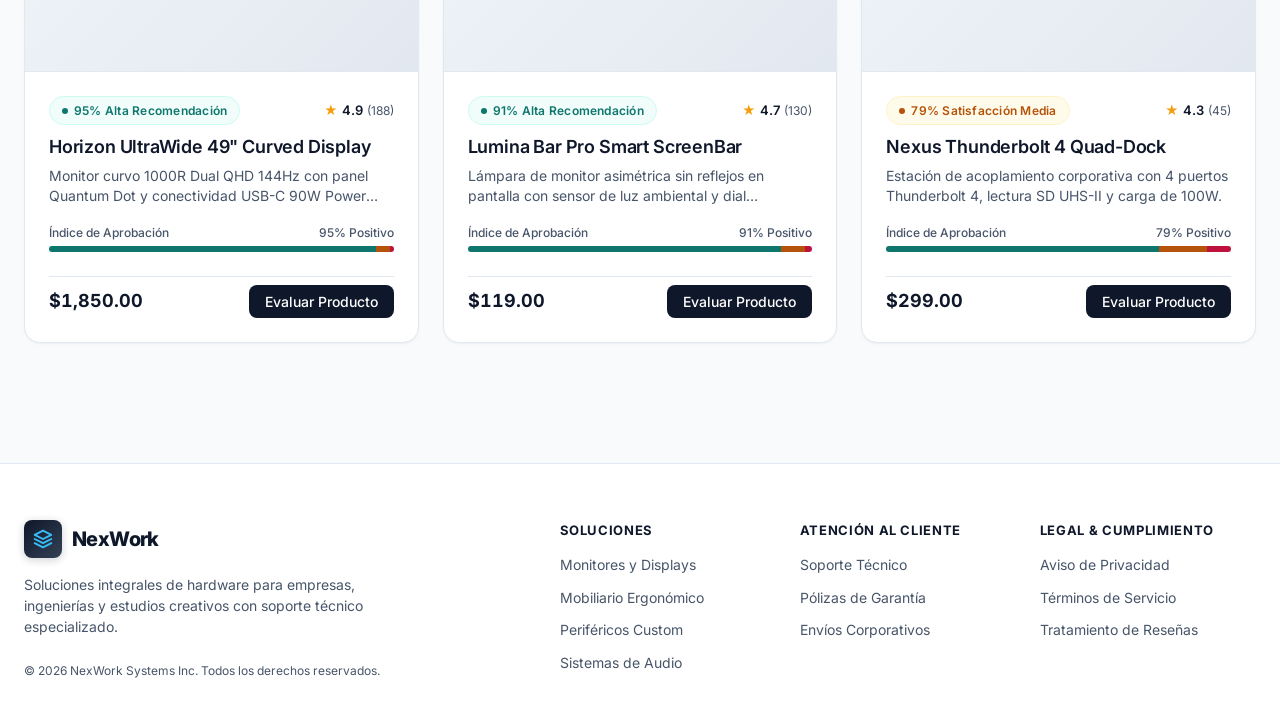
==== commit cedba256: "refactor(user-frontend): decouple data layer into ApiService with hybrid backend adapter and resilie" ====
--- a/user-frontend/index.html
+++ b/user-frontend/index.html
@@ -151,6 +151,8 @@
     <!-- Contenedor de Toasts -->
     <div id="toast-container" class="toast-container"></div>
 
+    <!-- Service Layer & Main App -->
+    <script src="js/api.js"></script>
     <script src="js/app.js"></script>
 </body>
 </html>
